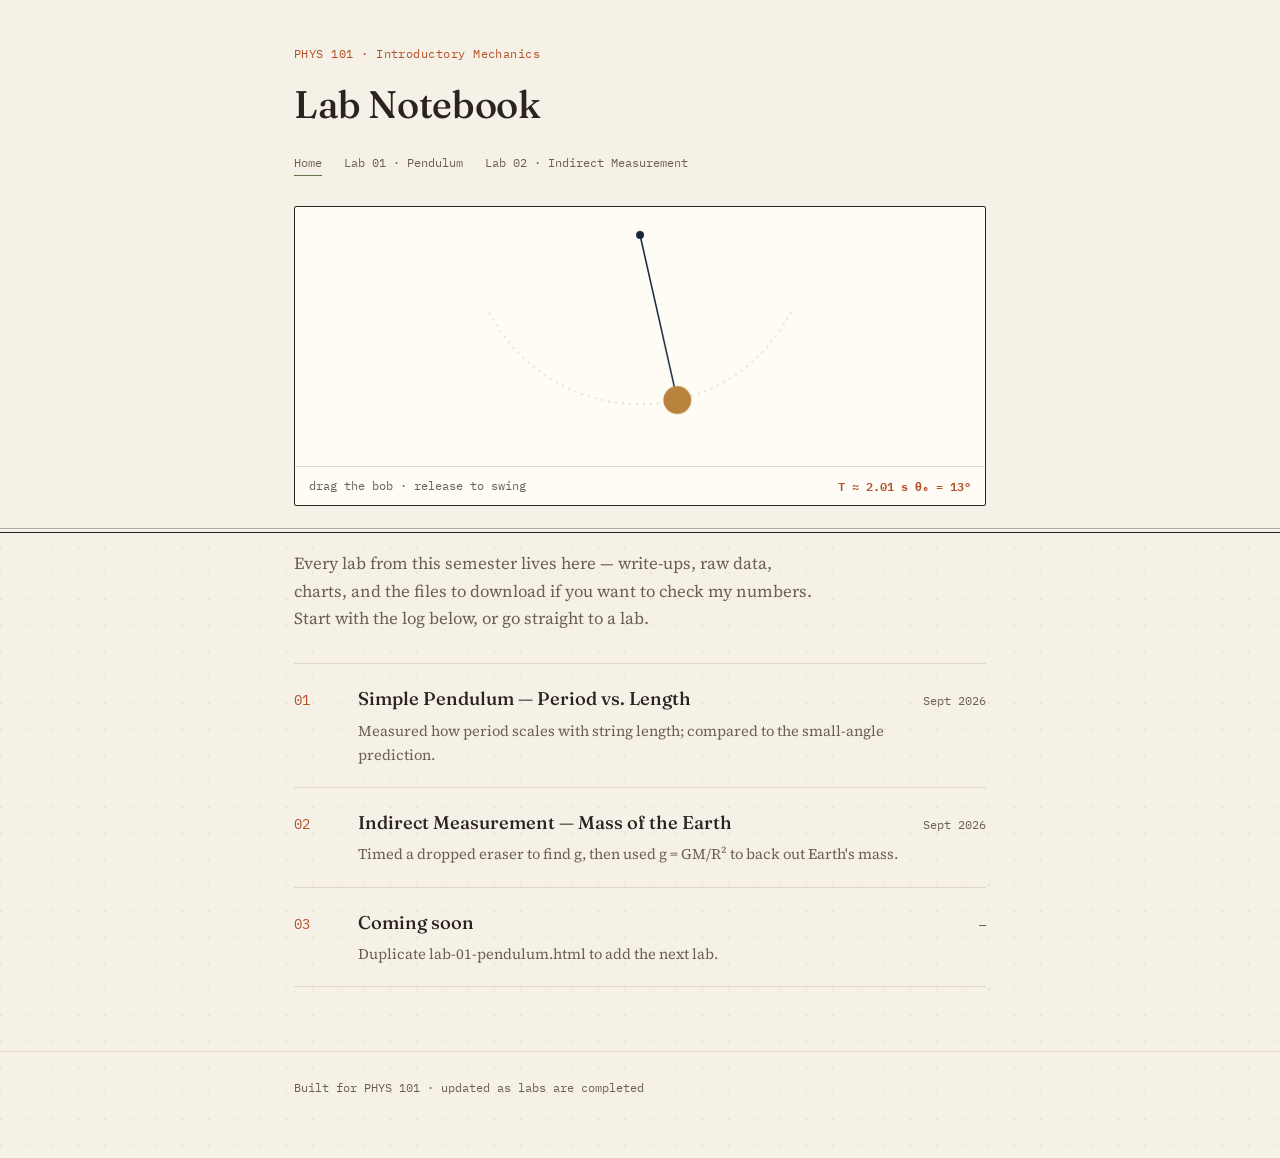
==== index.html @ 1f846ccc "Update index.html" ====
<!DOCTYPE html>
<html lang="en">
<head>
<meta charset="UTF-8" />
<meta name="viewport" content="width=device-width, initial-scale=1.0" />
<title>Physics Lab Notebook</title>
<link rel="preconnect" href="https://fonts.googleapis.com">
<link href="https://fonts.googleapis.com/css2?family=Fraunces:opsz,wght@9..144,500;9..144,600&family=Source+Serif+4:wght@400;500;600&family=IBM+Plex+Mono:wght@400;500&display=swap" rel="stylesheet">
<link rel="stylesheet" href="style.css" />
</head>
<body>

<header class="site-header">
  <div class="wrap">
    <p class="course">PHYS 101 &middot; Introductory Mechanics</p>
    <h1>Lab Notebook</h1>
    <nav class="site-nav">
      <a href="index.html">Home</a>
      <a href="lab-01-pendulum.html">Lab 01 &middot; Pendulum</a>
      <a href="lab-02-indirect-measurement.html">Lab 02 &middot; Indirect Measurement</a>
    </nav>

    <div class="hero-demo">
      <canvas id="heroPendulum" aria-label="Interactive pendulum simulation. Drag the bob to set an angle and release it to watch it swing." role="img"></canvas>
      <div class="hero-demo-bar">
        <span>drag the bob &middot; release to swing</span>
        <span class="readout" id="heroReadout">T &asymp; 1.60 s</span>
      </div>
    </div>
  </div>
</header>

<main class="wrap">
  <p class="intro">
    Every lab from this semester lives here — write-ups, raw data, charts, and
    the files to download if you want to check my numbers. Start with the log
    below, or go straight to a lab.
  </p>

  <ul class="lab-log">
    <li>
      <span class="num">01</span>
      <span>
        <a class="title" href="lab-01-pendulum.html">Simple Pendulum &mdash; Period vs. Length</a>
        <span class="summary">Measured how period scales with string length; compared to the small-angle prediction.</span>
      </span>
      <span class="date">Sept 2026</span>
    </li>
    <li>
      <span class="num">02</span>
      <span>
        <a class="title" href="lab-02-indirect-measurement.html">Indirect Measurement &mdash; Mass of the Earth</a>
        <span class="summary">Timed a dropped eraser to find g, then used g = GM/R&sup2; to back out Earth's mass.</span>
      </span>
      <span class="date">Sept 2026</span>
    </li>
    <li>
      <span class="num">03</span>
      <span>
        <a class="title" href="#">Coming soon</a>
        <span class="summary">Duplicate lab-01-pendulum.html to add the next lab.</span>
      </span>
      <span class="date">&mdash;</span>
    </li>
  </ul>
</main>

<footer>
  <div class="wrap">Built for PHYS 101 &middot; updated as labs are completed</div>
</footer>

<script src="script.js"></script>
<script>
  initPendulumDemo("heroPendulum", "heroReadout");
</script>
</body>
</html>
---- style.css ----
/* ============================================================
   Design tokens
   ============================================================ */
:root {
  --paper: #f6f1e6;
  --paper-line: #e2d7c2;
  --card: #fffcf5;
  --ink: #2a2320;
  --ink-soft: #6b5f52;
  --accent: #66784a;   /* avocado */
  --accent-2: #b3502a; /* chili / rust */
  --radius: 2px;
  --display: "Fraunces", "Source Serif 4", Georgia, serif;
  --serif: "Source Serif 4", Georgia, "Times New Roman", serif;
  --mono: "IBM Plex Mono", "SFMono-Regular", Consolas, monospace;
}

* { box-sizing: border-box; }

html { scroll-behavior: smooth; }

body {
  margin: 0;
  font-family: var(--serif);
  color: var(--ink);
  background-color: var(--paper);
  background-image:
    radial-gradient(circle at 1px 1px, rgba(42,35,32,0.06) 1px, transparent 0);
  background-size: 26px 26px;
  line-height: 1.65;
}

@media (prefers-reduced-motion: reduce) {
  html { scroll-behavior: auto; }
  * { transition: none !important; animation: none !important; }
}

a { color: var(--accent-2); }
a:hover { color: var(--ink); }
a:focus-visible, button:focus-visible {
  outline: 2px solid var(--accent);
  outline-offset: 2px;
}

.wrap {
  max-width: 740px;
  margin: 0 auto;
  padding: 0 24px;
}

/* ============================================================
   Header / masthead
   ============================================================ */
.site-header {
  background: var(--paper);
  border-bottom: 1px solid var(--ink);
  position: relative;
}

.site-header::after {
  content: "";
  position: absolute;
  left: 0; right: 0; bottom: 3px;
  height: 1px;
  background: var(--ink);
  opacity: 0.35;
}

.site-header .wrap {
  padding-top: 44px;
  padding-bottom: 26px;
}

.site-header .course {
  font-family: var(--mono);
  font-size: 0.72rem;
  color: var(--accent-2);
  letter-spacing: 0.04em;
  margin: 0 0 10px;
}

.site-header h1 {
  font-family: var(--display);
  font-size: 2.4rem;
  font-weight: 500;
  letter-spacing: -0.01em;
  margin: 0 0 16px;
}

.site-nav {
  display: flex;
  flex-wrap: wrap;
  gap: 2px 22px;
}

.site-nav a {
  font-family: var(--mono);
  font-size: 0.78rem;
  text-decoration: none;
  color: var(--ink-soft);
  border-bottom: 1px solid transparent;
  padding-bottom: 2px;
}

.site-nav a:hover { color: var(--ink); border-bottom-color: var(--accent-2); }

/* ============================================================
   Lab index (home page)
   ============================================================ */
.intro {
  max-width: 58ch;
  color: var(--ink-soft);
  font-size: 1.05rem;
}

.lab-log {
  list-style: none;
  margin: 30px 0;
  padding: 0;
  border-top: 1px solid var(--paper-line);
}

.lab-log li {
  display: grid;
  grid-template-columns: 3rem 1fr auto;
  gap: 16px;
  align-items: baseline;
  padding: 20px 0;
  border-bottom: 1px solid var(--paper-line);
}

.lab-log .num {
  font-family: var(--mono);
  color: var(--accent-2);
  font-size: 0.85rem;
}

.lab-log a.title {
  font-family: var(--display);
  text-decoration: none;
  color: var(--ink);
  font-size: 1.15rem;
  font-weight: 500;
  border-bottom: 1px solid transparent;
}

.lab-log a.title:hover { border-bottom-color: var(--ink); }

.lab-log .summary {
  display: block;
  font-size: 0.92rem;
  color: var(--ink-soft);
  margin-top: 4px;
}

.lab-log .date {
  font-family: var(--mono);
  font-size: 0.75rem;
  color: var(--ink-soft);
  white-space: nowrap;
}

@media (max-width: 560px) {
  .lab-log li { grid-template-columns: 2.2rem 1fr; }
  .lab-log .date { grid-column: 2; }
}

/* ============================================================
   Lab page
   ============================================================ */
.lab-meta {
  font-family: var(--mono);
  font-size: 0.78rem;
  color: var(--ink-soft);
  display: flex;
  flex-wrap: wrap;
  gap: 4px 22px;
  margin: 12px 0 0;
}

.lab-meta span b {
  color: var(--ink);
  font-weight: 600;
}

section { margin: 48px 0; }

h2 {
  font-family: var(--display);
  font-weight: 500;
  font-size: 1.4rem;
  margin: 0 0 14px;
  padding-bottom: 10px;
  border-bottom: 1px solid var(--ink);
}

.data-table-wrap { overflow-x: auto; }

table {
  border-collapse: collapse;
  width: 100%;
  font-family: var(--mono);
  font-size: 0.85rem;
  background: var(--card);
}

caption {
  text-align: left;
  font-family: var(--serif);
  font-style: italic;
  font-size: 0.92rem;
  color: var(--ink-soft);
  margin-bottom: 10px;
  caption-side: top;
}

th, td {
  border: 1px solid var(--paper-line);
  padding: 9px 12px;
  text-align: right;
}

th:first-child, td:first-child { text-align: left; }

thead th {
  background: var(--ink);
  color: var(--paper);
  font-weight: 500;
}

tbody tr:nth-child(even) { background: #f4efe4; }

.chart-box {
  background: var(--card);
  border: 1px solid var(--paper-line);
  border-radius: var(--radius);
  padding: 22px;
}

.downloads {
  display: flex;
  flex-wrap: wrap;
  gap: 12px;
}

.downloads a {
  font-family: var(--mono);
  font-size: 0.82rem;
  text-decoration: none;
  color: var(--ink);
  border: 1px solid var(--ink);
  border-radius: var(--radius);
  padding: 9px 14px;
  background: var(--card);
}

.downloads a:hover { background: var(--ink); color: var(--paper); }

.downloads a::before {
  content: "\2193  ";
  color: var(--accent-2);
}

/* ============================================================
   Interactive hero (pendulum demo)
   ============================================================ */
.hero-demo {
  margin-top: 30px;
  border: 1px solid var(--ink);
  background: var(--card);
  border-radius: var(--radius);
  overflow: hidden;
}

.hero-demo canvas {
  display: block;
  width: 100%;
  cursor: grab;
  touch-action: none;
}

.hero-demo canvas:active { cursor: grabbing; }

.hero-demo-bar {
  display: flex;
  justify-content: space-between;
  align-items: center;
  padding: 9px 14px;
  border-top: 1px solid var(--paper-line);
  font-family: var(--mono);
  font-size: 0.76rem;
  color: var(--ink-soft);
}

.hero-demo-bar .readout {
  color: var(--accent-2);
  font-weight: 600;
}

/* ============================================================
   Interactive controls (predictor, chart toggle)
   ============================================================ */
.predictor {
  background: var(--card);
  border: 1px solid var(--paper-line);
  border-radius: var(--radius);
  padding: 20px;
  display: flex;
  flex-wrap: wrap;
  align-items: center;
  gap: 14px;
  font-family: var(--mono);
  font-size: 0.88rem;
}

.predictor label { color: var(--ink-soft); }

.predictor input[type="number"] {
  font-family: var(--mono);
  font-size: 0.92rem;
  width: 7ch;
  padding: 6px 8px;
  border: 1px solid var(--ink);
  border-radius: var(--radius);
  background: var(--paper);
  color: var(--ink);
}

.predictor input[type="number"]:focus {
  outline: 2px solid var(--accent);
  outline-offset: 1px;
}

.predictor .result { color: var(--ink); }

.chart-toggle {
  display: flex;
  align-items: center;
  gap: 8px;
  font-family: var(--mono);
  font-size: 0.8rem;
  color: var(--ink-soft);
  margin-top: 14px;
}

.chart-toggle input { accent-color: var(--accent-2); }

/* ============================================================
   Build-your-own-toast â€” the order-ticket module
   ============================================================ */
.toast-game {
  display: grid;
  grid-template-columns: 1fr 210px;
  gap: 30px;
  align-items: start;
  background: var(--card);
  border: 1px solid var(--ink);
  border-radius: var(--radius);
  padding: 4px;
}

@media (max-width: 620px) {
  .toast-game { grid-template-columns: 1fr; }
  .toast-plate-col { order: -1; margin: 0 auto; }
}

.toast-sections { padding: 18px 6px 18px 20px; }

.toast-progress-row {
  display: flex;
  align-items: baseline;
  justify-content: space-between;
  gap: 12px;
  margin: 0 0 6px;
  padding-bottom: 14px;
  border-bottom: 1px dashed var(--paper-line);
}

.toast-progress {
  font-family: var(--mono);
  font-size: 0.75rem;
  color: var(--ink-soft);
  margin: 0;
  letter-spacing: 0.02em;
}

.toast-progress b { color: var(--accent-2); }

.toast-reset {
  font-family: var(--mono);
  font-size: 0.72rem;
  color: var(--ink-soft);
  background: none;
  border: none;
  padding: 2px 0;
  cursor: pointer;
  white-space: nowrap;
  border-bottom: 1px solid transparent;
  transition: color 0.15s ease, border-color 0.15s ease;
}

.toast-reset:hover {
  color: var(--ink);
  border-bottom-color: var(--ink);
}

.toast-sections { counter-reset: item; }

.accordion-item {
  border-bottom: 1px dashed var(--paper-line);
  counter-increment: item;
}
.accordion-item:last-child { border-bottom: none; }

.accordion-trigger {
  width: 100%;
  display: flex;
  align-items: baseline;
  gap: 14px;
  background: none;
  border: none;
  font-family: var(--display);
  font-size: 1.08rem;
  font-weight: 500;
  color: var(--ink);
  text-align: left;
  padding: 15px 4px;
  cursor: pointer;
}

.accordion-trigger .topping-icon {
  font-family: var(--mono);
  font-size: 0.75rem;
  font-weight: 400;
  color: var(--ink-soft);
  width: 1.6em;
  flex: none;
}

.accordion-trigger .topping-icon::before {
  content: counter(item, decimal-leading-zero);
}

.accordion-trigger .check {
  margin-left: auto;
  width: 7px;
  height: 7px;
  border-radius: 50%;
  background: var(--paper-line);
  flex: none;
  font-size: 0;
  line-height: 0;
  color: transparent;
  overflow: hidden;
}

.accordion-trigger[aria-expanded="true"] .check,
.accordion-trigger.done .check { background: var(--accent); }

.accordion-panel {
  max-height: 0;
  overflow: hidden;
  transition: max-height 0.35s ease;
}

.accordion-panel.open { max-height: 900px; }

.accordion-panel-inner {
  padding: 0 4px 22px 38px;
  color: var(--ink-soft);
}

.accordion-panel-inner p { margin-top: 0; }

.toast-plate-col {
  position: sticky;
  top: 16px;
  display: flex;
  flex-direction: column;
  align-items: center;
  gap: 12px;
  background: var(--paper);
  border: 1px solid var(--paper-line);
  border-radius: var(--radius);
  padding: 20px 16px 16px;
  margin: 14px 14px 14px 0;
}

.toast-plate-col svg { width: 170px; height: auto; }

.toast-stack {
  position: relative;
  width: 172px;
  aspect-ratio: 1 / 1;
}

.toast-plate {
  position: absolute;
  left: 50%;
  bottom: 2%;
  transform: translateX(-50%);
  width: 84%;
  height: 9%;
  background: var(--card);
  border: 2px solid var(--paper-line);
  border-radius: 50%;
}

.toast-img {
  position: absolute;
  height: auto;
  display: block;
}

.toast-stack svg.toast-layer {
  position: absolute;
  top: 0;
  left: 0;
  width: 100%;
  height: 100%;
}

.toast-img-bread { left: 2%; top: 8.4%; width: 96%; }
.toast-img-guac  { left: 1.8%; top: 19.2%; width: 96.4%; }
.toast-img-egg   { left: 18%; top: 25.2%; width: 64%; }

.toast-layer {
  opacity: 0;
  transform: translateY(6px) scale(0.9);
  transform-origin: center;
  transition: opacity 0.4s ease, transform 0.4s ease;
}

.toast-layer.show {
  opacity: 1;
  transform: translateY(0) scale(1);
}

.toast-plate-caption {
  font-family: var(--mono);
  font-size: 0.7rem;
  letter-spacing: 0.03em;
  color: var(--ink-soft);
  text-align: center;
}

.toast-plate-caption b { color: var(--ink); font-weight: 600; }

/* order-ticket notifications, receipt-style */
.toast-notifications {
  position: fixed;
  right: 18px;
  bottom: 18px;
  display: flex;
  flex-direction: column;
  gap: 8px;
  z-index: 100;
}

.toast-note {
  font-family: var(--mono);
  font-size: 0.8rem;
  line-height: 1.5;
  background: var(--card);
  color: var(--ink);
  padding: 12px 16px;
  border: 1px solid var(--ink);
  border-left: 3px solid var(--accent-2);
  border-radius: 0;
  box-shadow: 3px 3px 0 rgba(42,35,32,0.12);
  opacity: 0;
  transform: translateY(8px);
  transition: opacity 0.25s ease, transform 0.25s ease;
  max-width: 270px;
}

.toast-note b { color: var(--accent-2); font-weight: 600; }

.toast-note.show { opacity: 1; transform: translateY(0); }

footer {
  border-top: 1px solid var(--paper-line);
  margin-top: 64px;
  padding: 26px 0 60px;
  font-family: var(--mono);
  font-size: 0.75rem;
  color: var(--ink-soft);
}
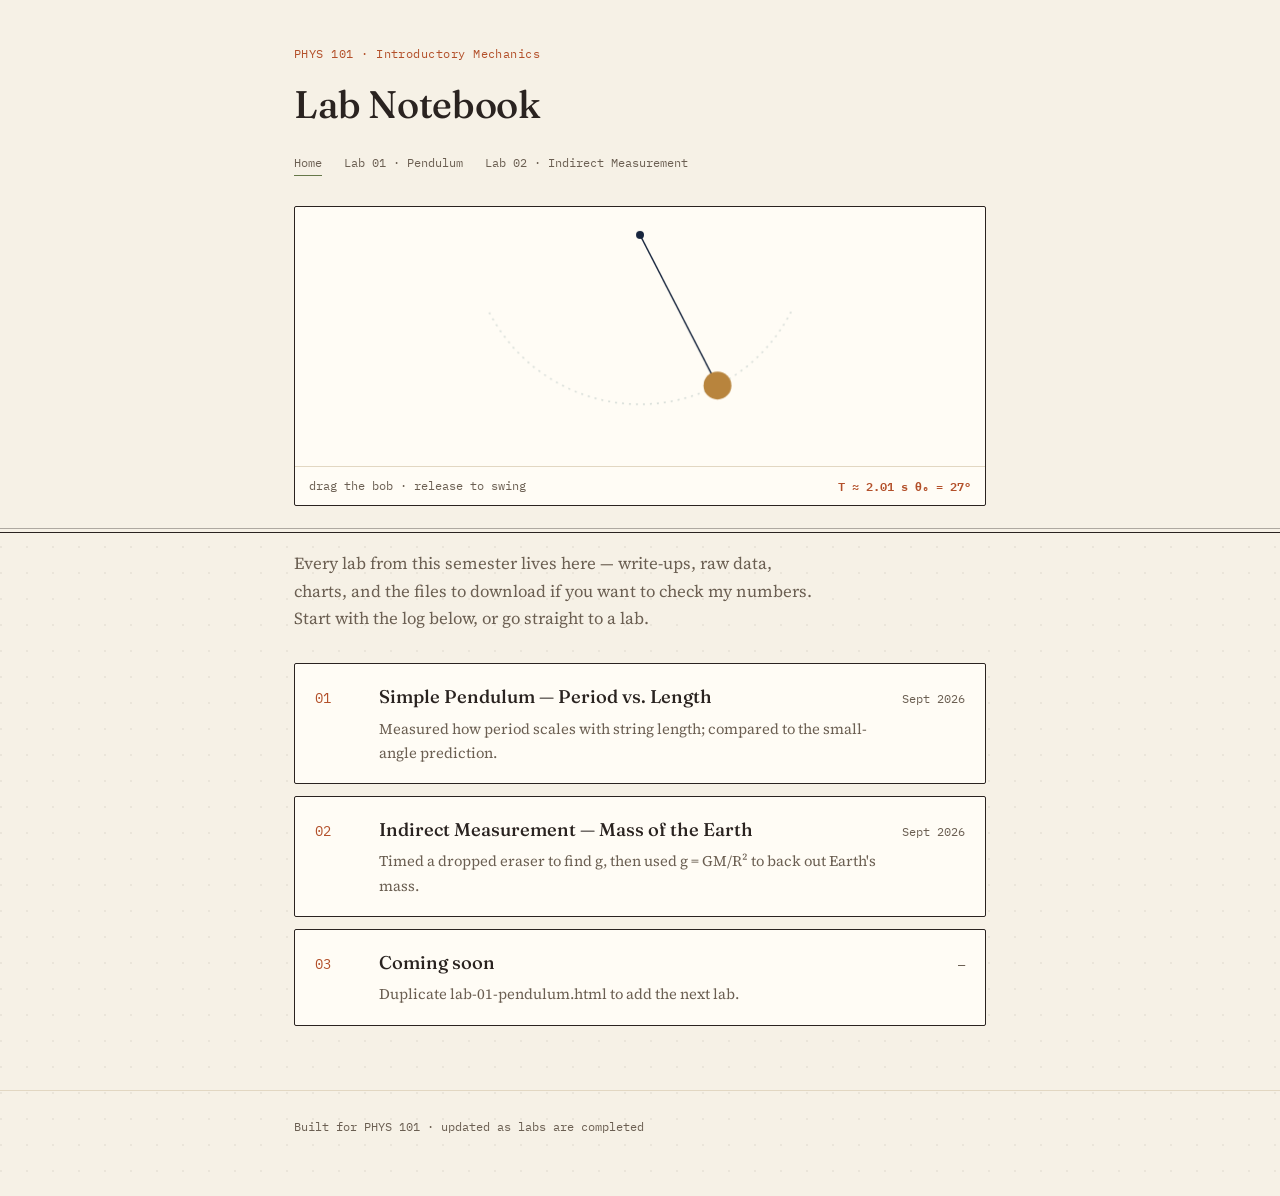
==== commit 1ea4ee75: "Update index.html" ====
--- a/index.html
+++ b/index.html
@@ -54,10 +54,10 @@
       </span>
       <span class="date">Sept 2026</span>
     </li>
-    <li>
+    <li class="is-soon">
       <span class="num">03</span>
       <span>
-        <a class="title" href="#">Coming soon</a>
+        <a class="title" href="#" tabindex="-1">Coming soon</a>
         <span class="summary">Duplicate lab-01-pendulum.html to add the next lab.</span>
       </span>
       <span class="date">&mdash;</span>
--- a/style.css
+++ b/style.css
@@ -117,23 +117,51 @@
   list-style: none;
   margin: 30px 0;
   padding: 0;
-  border-top: 1px solid var(--paper-line);
+  display: flex;
+  flex-direction: column;
+  gap: 12px;
 }
 
 .lab-log li {
+  position: relative;
   display: grid;
   grid-template-columns: 3rem 1fr auto;
   gap: 16px;
   align-items: baseline;
-  padding: 20px 0;
-  border-bottom: 1px solid var(--paper-line);
+  padding: 18px 20px;
+  border: 1px solid var(--ink);
+  border-radius: var(--radius);
+  background: var(--card);
+  transition: background-color 0.2s ease, color 0.15s ease,
+    border-color 0.2s ease;
+}
+
+.lab-log li:hover {
+  background: var(--accent);
+  border-color: var(--accent);
+}
+
+.lab-log li:active {
+  background: var(--accent-2);
+  border-color: var(--accent-2);
+}
+
+/* whole row is clickable â€” the title link stretches to fill it */
+.lab-log a.title::after {
+  content: "";
+  position: absolute;
+  inset: 0;
 }
 
 .lab-log .num {
   font-family: var(--mono);
   color: var(--accent-2);
   font-size: 0.85rem;
-}
+  transition: color 0.2s ease;
+}
+
+.lab-log li:hover .num,
+.lab-log li:active .num { color: var(--paper); }
 
 .lab-log a.title {
   font-family: var(--display);
@@ -141,23 +169,50 @@
   color: var(--ink);
   font-size: 1.15rem;
   font-weight: 500;
-  border-bottom: 1px solid transparent;
-}
-
-.lab-log a.title:hover { border-bottom-color: var(--ink); }
+  transition: color 0.2s ease;
+}
+
+.lab-log li:hover a.title,
+.lab-log li:active a.title { color: var(--paper); }
 
 .lab-log .summary {
   display: block;
   font-size: 0.92rem;
   color: var(--ink-soft);
   margin-top: 4px;
-}
+  transition: color 0.2s ease;
+}
+
+.lab-log li:hover .summary,
+.lab-log li:active .summary { color: var(--paper); opacity: 0.85; }
 
 .lab-log .date {
   font-family: var(--mono);
   font-size: 0.75rem;
   color: var(--ink-soft);
   white-space: nowrap;
+  transition: color 0.2s ease;
+}
+
+.lab-log li:hover .date,
+.lab-log li:active .date { color: var(--paper); opacity: 0.8; }
+
+/* the placeholder row stays flat and non-interactive */
+.lab-log li.is-soon {
+  cursor: default;
+}
+.lab-log li.is-soon a.title::after { pointer-events: none; }
+.lab-log li.is-soon:hover,
+.lab-log li.is-soon:active {
+  background: var(--card);
+  border-color: var(--paper-line);
+}
+.lab-log li.is-soon:hover .num,
+.lab-log li.is-soon:hover a.title,
+.lab-log li.is-soon:hover .summary,
+.lab-log li.is-soon:hover .date {
+  color: var(--ink-soft);
+  opacity: 1;
 }
 
 @media (max-width: 560px) {
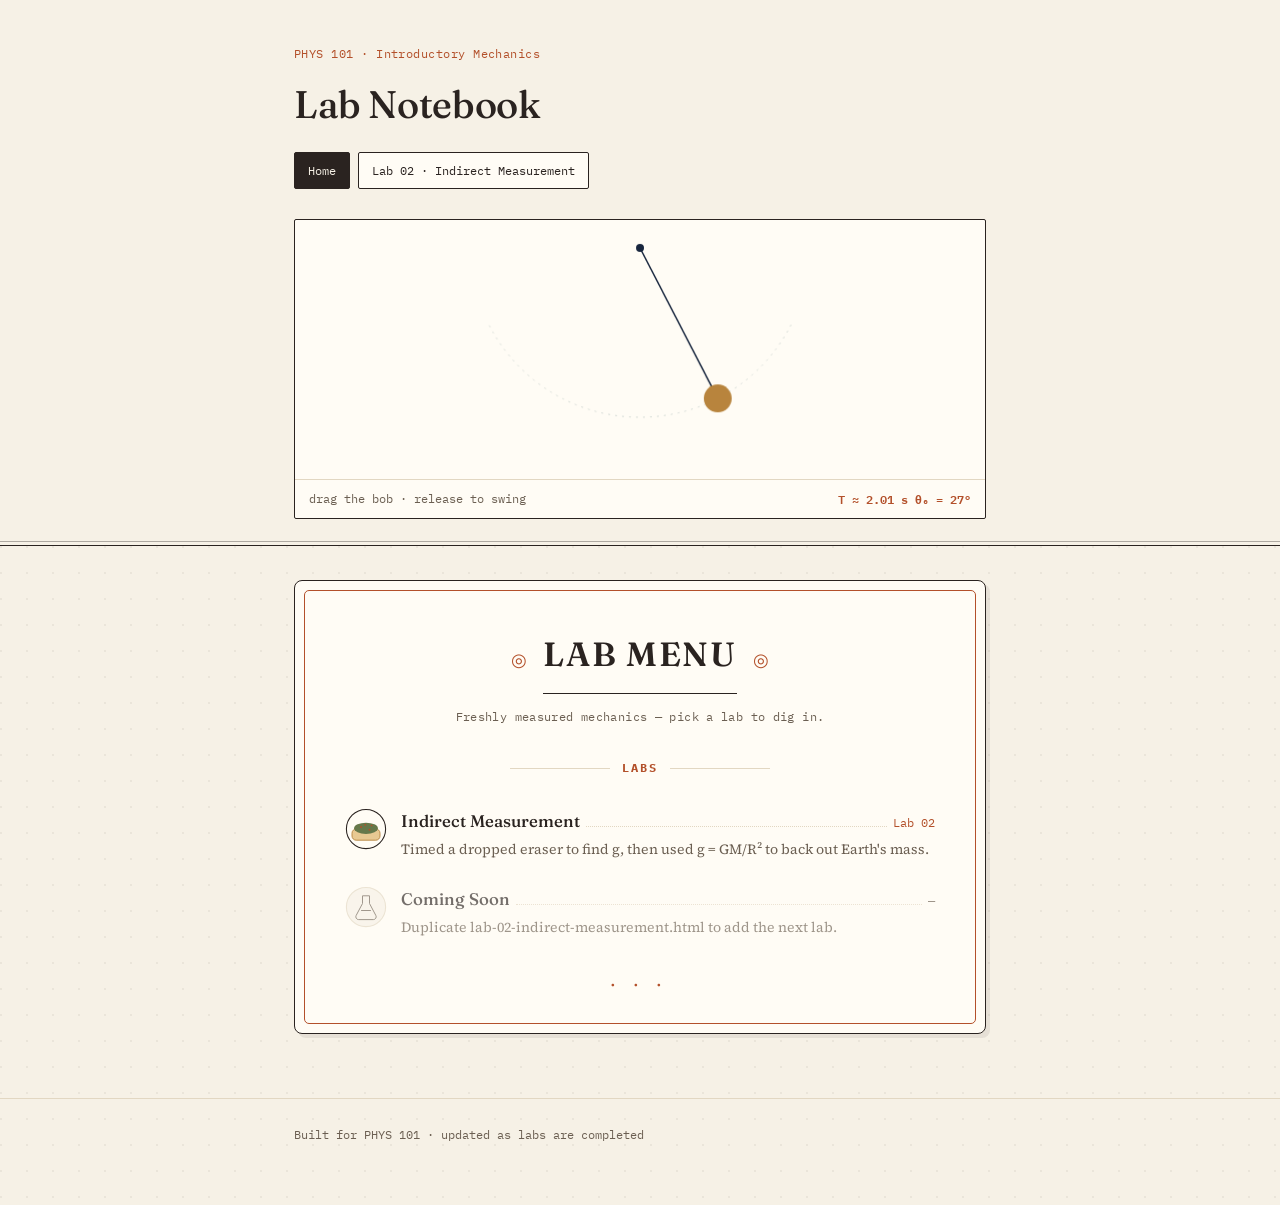
==== commit 9d2cb94e: "Update index.html" ====
--- a/index.html
+++ b/index.html
@@ -16,7 +16,6 @@
     <h1>Lab Notebook</h1>
     <nav class="site-nav">
       <a href="index.html">Home</a>
-      <a href="lab-01-pendulum.html">Lab 01 &middot; Pendulum</a>
       <a href="lab-02-indirect-measurement.html">Lab 02 &middot; Indirect Measurement</a>
     </nav>
 
@@ -31,38 +30,61 @@
 </header>
 
 <main class="wrap">
-  <p class="intro">
-    Every lab from this semester lives here — write-ups, raw data, charts, and
-    the files to download if you want to check my numbers. Start with the log
-    below, or go straight to a lab.
-  </p>
+  <div class="menu-card">
+    <div class="menu-card-inner">
 
-  <ul class="lab-log">
-    <li>
-      <span class="num">01</span>
-      <span>
-        <a class="title" href="lab-01-pendulum.html">Simple Pendulum &mdash; Period vs. Length</a>
-        <span class="summary">Measured how period scales with string length; compared to the small-angle prediction.</span>
-      </span>
-      <span class="date">Sept 2026</span>
-    </li>
-    <li>
-      <span class="num">02</span>
-      <span>
-        <a class="title" href="lab-02-indirect-measurement.html">Indirect Measurement &mdash; Mass of the Earth</a>
-        <span class="summary">Timed a dropped eraser to find g, then used g = GM/R&sup2; to back out Earth's mass.</span>
-      </span>
-      <span class="date">Sept 2026</span>
-    </li>
-    <li class="is-soon">
-      <span class="num">03</span>
-      <span>
-        <a class="title" href="#" tabindex="-1">Coming soon</a>
-        <span class="summary">Duplicate lab-01-pendulum.html to add the next lab.</span>
-      </span>
-      <span class="date">&mdash;</span>
-    </li>
-  </ul>
+      <div class="menu-heading">
+        <span class="menu-flourish" aria-hidden="true">&#9678;</span>
+        <h2>Lab Menu</h2>
+        <span class="menu-flourish" aria-hidden="true">&#9678;</span>
+      </div>
+      <p class="menu-tagline">Freshly measured mechanics &mdash; pick a lab to dig in.</p>
+
+      <h3 class="menu-section-title">Labs</h3>
+
+      <a class="menu-row" href="lab-02-indirect-measurement.html">
+        <span class="menu-row-icon" aria-hidden="true">
+          <svg viewBox="0 0 60 60" xmlns="http://www.w3.org/2000/svg">
+            <circle cx="30" cy="30" r="28" fill="var(--card)" stroke="var(--ink)" stroke-width="1.5"/>
+            <rect x="10" y="30" width="40" height="16" rx="6" fill="#e8c992" stroke="#b8843d" stroke-width="1.3"/>
+            <ellipse cx="30" cy="29" rx="17" ry="8" fill="var(--accent)"/>
+            <circle cx="23" cy="27" r="1.4" fill="var(--accent-2)"/>
+            <circle cx="35" cy="31" r="1.4" fill="var(--accent-2)"/>
+            <circle cx="29" cy="24" r="1.3" fill="var(--accent-2)"/>
+            <circle cx="38" cy="25" r="1.2" fill="var(--accent-2)"/>
+          </svg>
+        </span>
+        <span class="menu-row-body">
+          <span class="menu-row-head">
+            <span class="menu-row-title">Indirect Measurement</span>
+            <span class="menu-row-leader" aria-hidden="true"></span>
+            <span class="menu-row-tag">Lab 02</span>
+          </span>
+          <span class="menu-row-desc">Timed a dropped eraser to find g, then used g = GM/R&sup2; to back out Earth's mass.</span>
+        </span>
+      </a>
+
+      <div class="menu-row is-soon">
+        <span class="menu-row-icon" aria-hidden="true">
+          <svg viewBox="0 0 60 60" xmlns="http://www.w3.org/2000/svg">
+            <circle cx="30" cy="30" r="28" fill="var(--paper)" stroke="var(--paper-line)" stroke-width="1.5"/>
+            <path d="M25 14h10v11l9 17a4 4 0 01-3.5 6h-21a4 4 0 01-3.5-6l9-17z" fill="none" stroke="var(--ink-soft)" stroke-width="1.4"/>
+            <line x1="23" y1="35" x2="37" y2="35" stroke="var(--ink-soft)" stroke-width="1.4"/>
+          </svg>
+        </span>
+        <span class="menu-row-body">
+          <span class="menu-row-head">
+            <span class="menu-row-title">Coming Soon</span>
+            <span class="menu-row-leader" aria-hidden="true"></span>
+            <span class="menu-row-tag">&mdash;</span>
+          </span>
+          <span class="menu-row-desc">Duplicate lab-02-indirect-measurement.html to add the next lab.</span>
+        </span>
+      </div>
+
+      <div class="menu-divider" aria-hidden="true"><span>&bull; &bull; &bull;</span></div>
+    </div>
+  </div>
 </main>
 
 <footer>
--- a/style.css
+++ b/style.css
@@ -90,22 +90,42 @@
 .site-nav {
   display: flex;
   flex-wrap: wrap;
-  gap: 2px 22px;
+  gap: 8px;
 }
 
 .site-nav a {
   font-family: var(--mono);
   font-size: 0.78rem;
   text-decoration: none;
-  color: var(--ink-soft);
-  border-bottom: 1px solid transparent;
-  padding-bottom: 2px;
-}
-
-.site-nav a:hover { color: var(--ink); border-bottom-color: var(--accent-2); }
+  color: var(--ink);
+  border: 1px solid var(--ink);
+  border-radius: var(--radius);
+  padding: 7px 13px;
+  background: var(--card);
+  transition: background-color 0.2s ease, color 0.2s ease,
+    border-color 0.2s ease;
+}
+
+.site-nav a:hover {
+  background: var(--accent);
+  border-color: var(--accent);
+  color: var(--paper);
+}
+
+.site-nav a:active {
+  background: var(--accent-2);
+  border-color: var(--accent-2);
+  color: var(--paper);
+}
+
+.site-nav a.current {
+  background: var(--ink);
+  border-color: var(--ink);
+  color: var(--paper);
+}
 
 /* ============================================================
-   Lab index (home page)
+   Lab menu (home page)
    ============================================================ */
 .intro {
   max-width: 58ch;
@@ -113,111 +133,144 @@
   font-size: 1.05rem;
 }
 
-.lab-log {
-  list-style: none;
-  margin: 30px 0;
-  padding: 0;
-  display: flex;
-  flex-direction: column;
+.menu-card {
+  margin: 34px 0 60px;
+  background: var(--card);
+  border: 1px solid var(--ink);
+  border-radius: 8px;
+  padding: 9px;
+  box-shadow: 4px 4px 0 rgba(42, 35, 32, 0.08);
+}
+
+.menu-card-inner {
+  border: 1px solid var(--accent-2);
+  border-radius: 5px;
+  padding: 36px 32px 28px;
+}
+
+.menu-heading {
+  display: flex;
+  align-items: center;
+  justify-content: center;
+  gap: 16px;
+}
+
+.menu-heading h2 {
+  font-family: var(--display);
+  font-size: 2.1rem;
+  font-weight: 600;
+  letter-spacing: 0.05em;
+  text-transform: uppercase;
+  margin: 0;
+}
+
+.menu-flourish {
+  color: var(--accent-2);
+  font-size: 1.15rem;
+  line-height: 1;
+}
+
+.menu-tagline {
+  text-align: center;
+  font-family: var(--mono);
+  font-size: 0.78rem;
+  letter-spacing: 0.03em;
+  color: var(--ink-soft);
+  margin: 12px 0 0;
+}
+
+.menu-section-title {
+  display: flex;
+  align-items: center;
   gap: 12px;
-}
-
-.lab-log li {
-  position: relative;
-  display: grid;
-  grid-template-columns: 3rem 1fr auto;
-  gap: 16px;
+  justify-content: center;
+  font-family: var(--mono);
+  font-size: 0.74rem;
+  letter-spacing: 0.16em;
+  text-transform: uppercase;
+  color: var(--accent-2);
+  margin: 32px 0 18px;
+}
+
+.menu-section-title::before,
+.menu-section-title::after {
+  content: "";
+  flex: 1;
+  max-width: 100px;
+  height: 1px;
+  background: var(--paper-line);
+}
+
+.menu-row {
+  display: flex;
+  gap: 14px;
+  align-items: flex-start;
+  padding: 12px 8px;
+  text-decoration: none;
+  color: inherit;
+  border-radius: var(--radius);
+  transition: background-color 0.15s ease;
+}
+
+a.menu-row:hover { background: rgba(102, 120, 74, 0.1); }
+a.menu-row:active { background: rgba(179, 80, 42, 0.12); }
+
+.menu-row-icon { flex: none; }
+.menu-row-icon svg { width: 42px; height: 42px; display: block; }
+
+.menu-row-body { flex: 1; min-width: 0; }
+
+.menu-row-head {
+  display: flex;
   align-items: baseline;
-  padding: 18px 20px;
-  border: 1px solid var(--ink);
-  border-radius: var(--radius);
-  background: var(--card);
-  transition: background-color 0.2s ease, color 0.15s ease,
-    border-color 0.2s ease;
-}
-
-.lab-log li:hover {
-  background: var(--accent);
-  border-color: var(--accent);
-}
-
-.lab-log li:active {
-  background: var(--accent-2);
-  border-color: var(--accent-2);
-}
-
-/* whole row is clickable â€” the title link stretches to fill it */
-.lab-log a.title::after {
-  content: "";
-  position: absolute;
-  inset: 0;
-}
-
-.lab-log .num {
-  font-family: var(--mono);
+  gap: 6px;
+}
+
+.menu-row-title {
+  font-family: var(--display);
+  font-size: 1.05rem;
+  font-weight: 500;
+  color: var(--ink);
+  white-space: nowrap;
+}
+
+.menu-row-leader {
+  flex: 1;
+  border-bottom: 1px dotted var(--paper-line);
+  margin-bottom: 4px;
+}
+
+.menu-row-tag {
+  font-family: var(--mono);
+  font-size: 0.78rem;
   color: var(--accent-2);
-  font-size: 0.85rem;
-  transition: color 0.2s ease;
-}
-
-.lab-log li:hover .num,
-.lab-log li:active .num { color: var(--paper); }
-
-.lab-log a.title {
-  font-family: var(--display);
-  text-decoration: none;
-  color: var(--ink);
-  font-size: 1.15rem;
-  font-weight: 500;
-  transition: color 0.2s ease;
-}
-
-.lab-log li:hover a.title,
-.lab-log li:active a.title { color: var(--paper); }
-
-.lab-log .summary {
+  white-space: nowrap;
+}
+
+.menu-row-desc {
   display: block;
-  font-size: 0.92rem;
-  color: var(--ink-soft);
-  margin-top: 4px;
-  transition: color 0.2s ease;
-}
-
-.lab-log li:hover .summary,
-.lab-log li:active .summary { color: var(--paper); opacity: 0.85; }
-
-.lab-log .date {
-  font-family: var(--mono);
+  font-family: var(--serif);
+  font-size: 0.88rem;
+  color: var(--ink-soft);
+  margin-top: 3px;
+}
+
+.menu-row.is-soon { opacity: 0.65; }
+.menu-row.is-soon .menu-row-tag { color: var(--ink-soft); }
+
+.menu-divider {
+  text-align: center;
+  margin-top: 24px;
+  color: var(--paper-line);
+  letter-spacing: 8px;
   font-size: 0.75rem;
-  color: var(--ink-soft);
-  white-space: nowrap;
-  transition: color 0.2s ease;
-}
-
-.lab-log li:hover .date,
-.lab-log li:active .date { color: var(--paper); opacity: 0.8; }
-
-/* the placeholder row stays flat and non-interactive */
-.lab-log li.is-soon {
-  cursor: default;
-}
-.lab-log li.is-soon a.title::after { pointer-events: none; }
-.lab-log li.is-soon:hover,
-.lab-log li.is-soon:active {
-  background: var(--card);
-  border-color: var(--paper-line);
-}
-.lab-log li.is-soon:hover .num,
-.lab-log li.is-soon:hover a.title,
-.lab-log li.is-soon:hover .summary,
-.lab-log li.is-soon:hover .date {
-  color: var(--ink-soft);
-  opacity: 1;
-}
+}
+.menu-divider span { color: var(--accent-2); }
 
 @media (max-width: 560px) {
-  .lab-log li { grid-template-columns: 2.2rem 1fr; }
-  .lab-log .date { grid-column: 2; }
+  .menu-card-inner { padding: 28px 18px 22px; }
+  .menu-heading h2 { font-size: 1.7rem; }
+  .menu-row-title { white-space: normal; }
 }
 
 /* ============================================================
@@ -401,7 +454,7 @@
 .chart-toggle input { accent-color: var(--accent-2); }
 
 /* ============================================================
-   Build-your-own-toast â€” the order-ticket module
+   Build-your-own-toast — the order-ticket module
    ============================================================ */
 .toast-game {
   display: grid;
@@ -549,16 +602,22 @@
   aspect-ratio: 1 / 1;
 }
 
-.toast-plate {
+.plate-img {
   position: absolute;
-  left: 50%;
-  bottom: 2%;
-  transform: translateX(-50%);
-  width: 84%;
-  height: 9%;
-  background: var(--card);
-  border: 2px solid var(--paper-line);
-  border-radius: 50%;
+  inset: 0;
+  width: 100%;
+  height: 100%;
+  object-fit: contain;
+  display: block;
+}
+
+.toast-food {
+  position: absolute;
+  inset: 0;
+  width: 100%;
+  height: 100%;
+  transform: scale(0.58) translateY(-2%);
+  transform-origin: 50% 50%;
 }
 
 .toast-img {
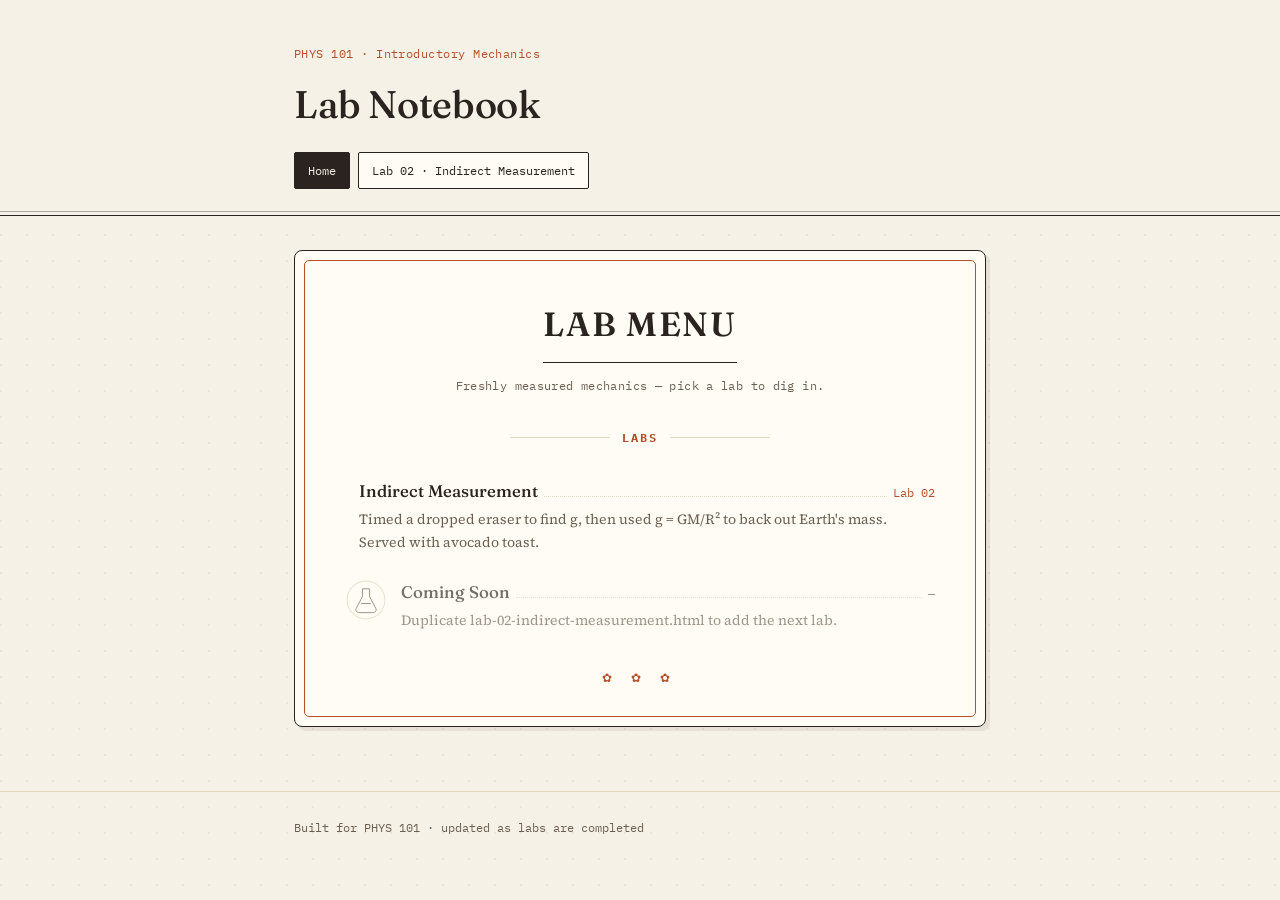
==== commit 7685359a: "Update index.html" ====
--- a/index.html
+++ b/index.html
@@ -5,7 +5,7 @@
 <meta name="viewport" content="width=device-width, initial-scale=1.0" />
 <title>Physics Lab Notebook</title>
 <link rel="preconnect" href="https://fonts.googleapis.com">
-<link href="https://fonts.googleapis.com/css2?family=Fraunces:opsz,wght@9..144,500;9..144,600&family=Source+Serif+4:wght@400;500;600&family=IBM+Plex+Mono:wght@400;500&display=swap" rel="stylesheet">
+<link href="https://fonts.googleapis.com/css2?family=Fraunces:opsz,wght@9..144,500;9..144,600&family=Source+Serif+4:wght@400;500;600&family=IBM+Plex+Mono:wght@400;500&family=Baloo+2:wght@500;600;700&family=Nunito:wght@400;600;700&display=swap" rel="stylesheet">
 <link rel="stylesheet" href="style.css" />
 </head>
 <body>
@@ -18,14 +18,6 @@
       <a href="index.html">Home</a>
       <a href="lab-02-indirect-measurement.html">Lab 02 &middot; Indirect Measurement</a>
     </nav>
-
-    <div class="hero-demo">
-      <canvas id="heroPendulum" aria-label="Interactive pendulum simulation. Drag the bob to set an angle and release it to watch it swing." role="img"></canvas>
-      <div class="hero-demo-bar">
-        <span>drag the bob &middot; release to swing</span>
-        <span class="readout" id="heroReadout">T &asymp; 1.60 s</span>
-      </div>
-    </div>
   </div>
 </header>
 
@@ -34,25 +26,57 @@
     <div class="menu-card-inner">
 
       <div class="menu-heading">
-        <span class="menu-flourish" aria-hidden="true">&#9678;</span>
+        <span class="menu-flourish" aria-hidden="true">
+          <svg viewBox="0 0 40 40" xmlns="http://www.w3.org/2000/svg">
+            <ellipse cx="20" cy="20" rx="16" ry="6.5" fill="none" stroke="currentColor" stroke-width="1.6" transform="rotate(-18 20 20)"/>
+            <ellipse cx="20" cy="20" rx="16" ry="6.5" fill="none" stroke="currentColor" stroke-width="1.6" transform="rotate(52 20 20)"/>
+            <circle cx="20" cy="20" r="2.6" fill="currentColor"/>
+          </svg>
+        </span>
         <h2>Lab Menu</h2>
-        <span class="menu-flourish" aria-hidden="true">&#9678;</span>
+        <span class="menu-flourish" aria-hidden="true">
+          <svg viewBox="0 0 40 40" xmlns="http://www.w3.org/2000/svg">
+            <ellipse cx="20" cy="20" rx="16" ry="6.5" fill="none" stroke="currentColor" stroke-width="1.6" transform="rotate(-18 20 20)"/>
+            <ellipse cx="20" cy="20" rx="16" ry="6.5" fill="none" stroke="currentColor" stroke-width="1.6" transform="rotate(52 20 20)"/>
+            <circle cx="20" cy="20" r="2.6" fill="currentColor"/>
+          </svg>
+        </span>
       </div>
       <p class="menu-tagline">Freshly measured mechanics &mdash; pick a lab to dig in.</p>
 
       <h3 class="menu-section-title">Labs</h3>
 
       <a class="menu-row" href="lab-02-indirect-measurement.html">
-        <span class="menu-row-icon" aria-hidden="true">
-          <svg viewBox="0 0 60 60" xmlns="http://www.w3.org/2000/svg">
-            <circle cx="30" cy="30" r="28" fill="var(--card)" stroke="var(--ink)" stroke-width="1.5"/>
-            <rect x="10" y="30" width="40" height="16" rx="6" fill="#e8c992" stroke="#b8843d" stroke-width="1.3"/>
-            <ellipse cx="30" cy="29" rx="17" ry="8" fill="var(--accent)"/>
-            <circle cx="23" cy="27" r="1.4" fill="var(--accent-2)"/>
-            <circle cx="35" cy="31" r="1.4" fill="var(--accent-2)"/>
-            <circle cx="29" cy="24" r="1.3" fill="var(--accent-2)"/>
-            <circle cx="38" cy="25" r="1.2" fill="var(--accent-2)"/>
-          </svg>
+        <span class="menu-dish-frame" aria-hidden="true">
+          <span class="toast-stack">
+            <img class="plate-img" src="images/plate.png" alt="" />
+            <span class="toast-food">
+              <img class="toast-img toast-img-bread" src="images/toast_layer.webp" alt="" />
+              <img class="toast-img toast-img-guac" src="images/guac_layer.webp" alt="" />
+              <img class="toast-img toast-img-egg" src="images/egg_layer.webp" alt="" />
+              <svg class="toast-img-chili" viewBox="0 0 500 500" xmlns="http://www.w3.org/2000/svg">
+                <g fill="#c23b1c">
+                  <rect x="256" y="152" width="8" height="5" rx="1.2" transform="rotate(20 260 154)"/>
+                  <rect x="257" y="349" width="8" height="5" rx="1.2" transform="rotate(-15 261 351)"/>
+                  <rect x="131" y="306" width="8" height="5" rx="1.2" transform="rotate(40 135 308)"/>
+                  <rect x="275" y="379" width="8" height="5" rx="1.2" transform="rotate(-25 279 381)"/>
+                  <rect x="189" y="316" width="7" height="5" rx="1.2" transform="rotate(10 192 318)"/>
+                  <rect x="165" y="278" width="8" height="5" rx="1.2" transform="rotate(-40 169 280)"/>
+                  <rect x="224" y="361" width="7" height="5" rx="1.2" transform="rotate(60 227 363)"/>
+                  <rect x="205" y="188" width="7" height="5" rx="1.2" transform="rotate(-10 208 190)"/>
+                </g>
+              </svg>
+              <svg class="toast-img-herbs" viewBox="0 0 500 500" xmlns="http://www.w3.org/2000/svg">
+                <g stroke="#3f7a3a" stroke-width="1.6" fill="#6bae4f">
+                  <path d="M90,222 q-16,-6 -18,-22 q16,3 20,16 q2,4 -2,6 Z"/>
+                  <path d="M58,244 q-16,2 -22,-12 q15,-5 22,6 q3,4 0,6 Z"/>
+                  <path d="M432,310 q16,-4 20,-20 q-16,1 -21,14 q-2,4 1,6 Z"/>
+                  <path d="M440,330 q15,4 23,-8 q-14,-7 -22,3 q-3,3 -1,5 Z"/>
+                  <path d="M206,362 q-4,15 -20,19 q-2,-16 11,-22 q4,-2 9,3 Z"/>
+                </g>
+              </svg>
+            </span>
+          </span>
         </span>
         <span class="menu-row-body">
           <span class="menu-row-head">
@@ -60,14 +84,14 @@
             <span class="menu-row-leader" aria-hidden="true"></span>
             <span class="menu-row-tag">Lab 02</span>
           </span>
-          <span class="menu-row-desc">Timed a dropped eraser to find g, then used g = GM/R&sup2; to back out Earth's mass.</span>
+          <span class="menu-row-desc">Timed a dropped eraser to find g, then used g = GM/R&sup2; to back out Earth's mass. Served with avocado toast.</span>
         </span>
       </a>
 
       <div class="menu-row is-soon">
         <span class="menu-row-icon" aria-hidden="true">
           <svg viewBox="0 0 60 60" xmlns="http://www.w3.org/2000/svg">
-            <circle cx="30" cy="30" r="28" fill="var(--paper)" stroke="var(--paper-line)" stroke-width="1.5"/>
+            <circle cx="30" cy="30" r="27" fill="var(--card)" stroke="var(--paper-line)" stroke-width="1.5"/>
             <path d="M25 14h10v11l9 17a4 4 0 01-3.5 6h-21a4 4 0 01-3.5-6l9-17z" fill="none" stroke="var(--ink-soft)" stroke-width="1.4"/>
             <line x1="23" y1="35" x2="37" y2="35" stroke="var(--ink-soft)" stroke-width="1.4"/>
           </svg>
@@ -82,7 +106,7 @@
         </span>
       </div>
 
-      <div class="menu-divider" aria-hidden="true"><span>&bull; &bull; &bull;</span></div>
+      <div class="menu-divider" aria-hidden="true"><span>&#10047; &#10047; &#10047;</span></div>
     </div>
   </div>
 </main>
@@ -92,8 +116,5 @@
 </footer>
 
 <script src="script.js"></script>
-<script>
-  initPendulumDemo("heroPendulum", "heroReadout");
-</script>
 </body>
 </html>
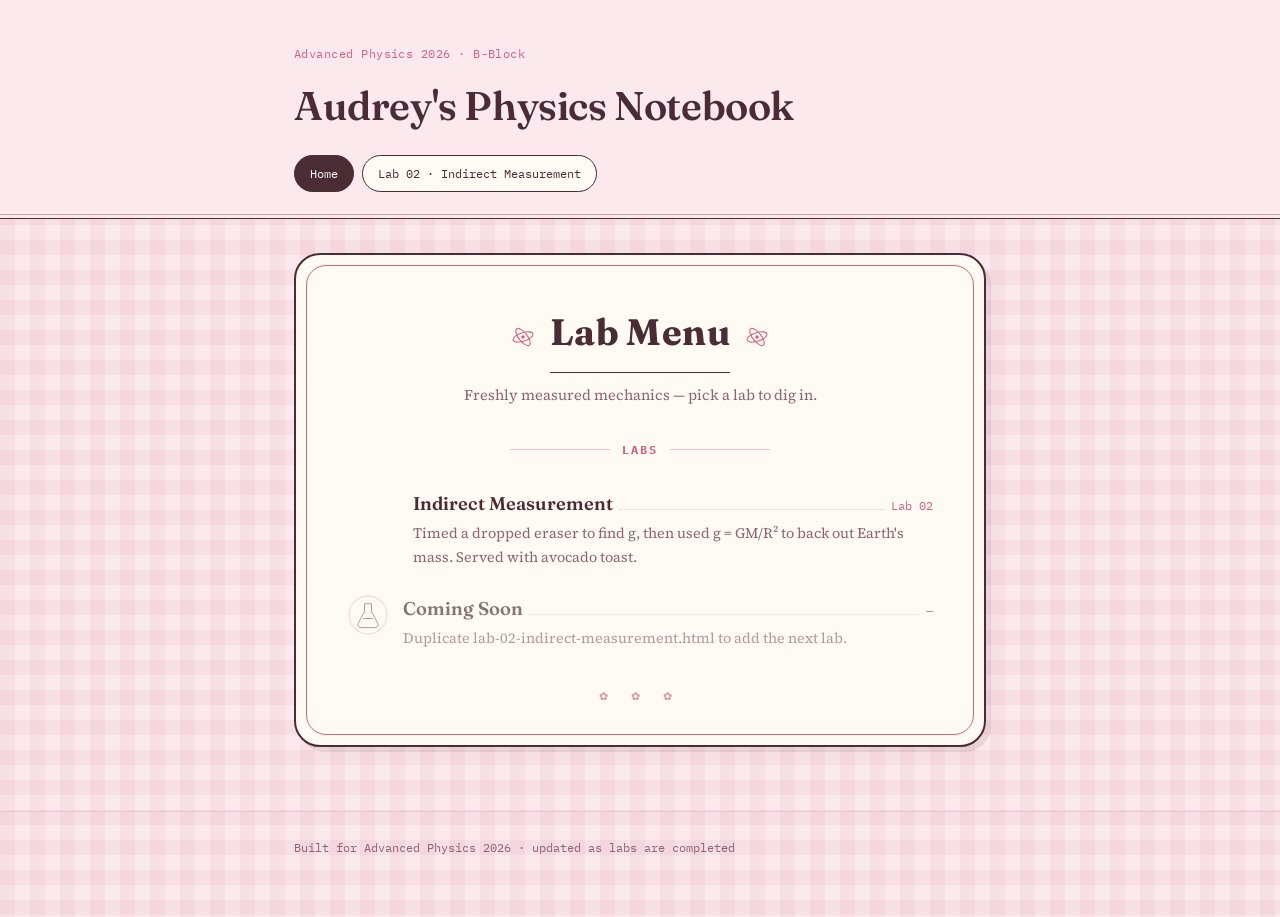
==== commit 015c67e8: "Update index.html" ====
--- a/index.html
+++ b/index.html
@@ -3,7 +3,7 @@
 <head>
 <meta charset="UTF-8" />
 <meta name="viewport" content="width=device-width, initial-scale=1.0" />
-<title>Physics Lab Notebook</title>
+<title>Audrey's Physics Notebook</title>
 <link rel="preconnect" href="https://fonts.googleapis.com">
 <link href="https://fonts.googleapis.com/css2?family=Fraunces:opsz,wght@9..144,500;9..144,600&family=Source+Serif+4:wght@400;500;600&family=IBM+Plex+Mono:wght@400;500&family=Baloo+2:wght@500;600;700&family=Nunito:wght@400;600;700&display=swap" rel="stylesheet">
 <link rel="stylesheet" href="style.css" />
@@ -12,8 +12,8 @@
 
 <header class="site-header">
   <div class="wrap">
-    <p class="course">PHYS 101 &middot; Introductory Mechanics</p>
-    <h1>Lab Notebook</h1>
+    <p class="course">Advanced Physics 2026 &middot; B-Block</p>
+    <h1>Audrey's Physics Notebook</h1>
     <nav class="site-nav">
       <a href="index.html">Home</a>
       <a href="lab-02-indirect-measurement.html">Lab 02 &middot; Indirect Measurement</a>
@@ -48,35 +48,7 @@
 
       <a class="menu-row" href="lab-02-indirect-measurement.html">
         <span class="menu-dish-frame" aria-hidden="true">
-          <span class="toast-stack">
-            <img class="plate-img" src="images/plate.png" alt="" />
-            <span class="toast-food">
-              <img class="toast-img toast-img-bread" src="images/toast_layer.webp" alt="" />
-              <img class="toast-img toast-img-guac" src="images/guac_layer.webp" alt="" />
-              <img class="toast-img toast-img-egg" src="images/egg_layer.webp" alt="" />
-              <svg class="toast-img-chili" viewBox="0 0 500 500" xmlns="http://www.w3.org/2000/svg">
-                <g fill="#c23b1c">
-                  <rect x="256" y="152" width="8" height="5" rx="1.2" transform="rotate(20 260 154)"/>
-                  <rect x="257" y="349" width="8" height="5" rx="1.2" transform="rotate(-15 261 351)"/>
-                  <rect x="131" y="306" width="8" height="5" rx="1.2" transform="rotate(40 135 308)"/>
-                  <rect x="275" y="379" width="8" height="5" rx="1.2" transform="rotate(-25 279 381)"/>
-                  <rect x="189" y="316" width="7" height="5" rx="1.2" transform="rotate(10 192 318)"/>
-                  <rect x="165" y="278" width="8" height="5" rx="1.2" transform="rotate(-40 169 280)"/>
-                  <rect x="224" y="361" width="7" height="5" rx="1.2" transform="rotate(60 227 363)"/>
-                  <rect x="205" y="188" width="7" height="5" rx="1.2" transform="rotate(-10 208 190)"/>
-                </g>
-              </svg>
-              <svg class="toast-img-herbs" viewBox="0 0 500 500" xmlns="http://www.w3.org/2000/svg">
-                <g stroke="#3f7a3a" stroke-width="1.6" fill="#6bae4f">
-                  <path d="M90,222 q-16,-6 -18,-22 q16,3 20,16 q2,4 -2,6 Z"/>
-                  <path d="M58,244 q-16,2 -22,-12 q15,-5 22,6 q3,4 0,6 Z"/>
-                  <path d="M432,310 q16,-4 20,-20 q-16,1 -21,14 q-2,4 1,6 Z"/>
-                  <path d="M440,330 q15,4 23,-8 q-14,-7 -22,3 q-3,3 -1,5 Z"/>
-                  <path d="M206,362 q-4,15 -20,19 q-2,-16 11,-22 q4,-2 9,3 Z"/>
-                </g>
-              </svg>
-            </span>
-          </span>
+          <img class="menu-dish-img" src="images/avocado-toast.png" alt="" />
         </span>
         <span class="menu-row-body">
           <span class="menu-row-head">
@@ -112,7 +84,7 @@
 </main>
 
 <footer>
-  <div class="wrap">Built for PHYS 101 &middot; updated as labs are completed</div>
+  <div class="wrap">Built for Advanced Physics 2026 &middot; updated as labs are completed</div>
 </footer>
 
 <script src="script.js"></script>
--- a/style.css
+++ b/style.css
@@ -2,16 +2,19 @@
    Design tokens
    ============================================================ */
 :root {
-  --paper: #f6f1e6;
-  --paper-line: #e2d7c2;
-  --card: #fffcf5;
-  --ink: #2a2320;
-  --ink-soft: #6b5f52;
+  --paper: #fbe9ee;
+  --paper-line: #eec3d1;
+  --card: #fffaf4;
+  --ink: #4a2c34;
+  --ink-soft: #8a6470;
   --accent: #66784a;   /* avocado */
-  --accent-2: #b3502a; /* chili / rust */
-  --radius: 2px;
+  --accent-2: #d1637e; /* berry / cafe pink */
+  --accent-3: #c9903a; /* toasty caramel, used sparingly */
+  --radius: 14px;
   --display: "Fraunces", "Source Serif 4", Georgia, serif;
+  --display-cute: "Baloo 2", var(--display);
   --serif: "Source Serif 4", Georgia, "Times New Roman", serif;
+  --cute: "Nunito", var(--serif);
   --mono: "IBM Plex Mono", "SFMono-Regular", Consolas, monospace;
 }
 
@@ -25,8 +28,9 @@
   color: var(--ink);
   background-color: var(--paper);
   background-image:
-    radial-gradient(circle at 1px 1px, rgba(42,35,32,0.06) 1px, transparent 0);
-  background-size: 26px 26px;
+    linear-gradient(90deg, rgba(198,93,120,0.07) 50%, transparent 50%),
+    linear-gradient(rgba(198,93,120,0.07) 50%, transparent 50%);
+  background-size: 30px 30px;
   line-height: 1.65;
 }
 
@@ -80,11 +84,12 @@
 }
 
 .site-header h1 {
-  font-family: var(--display);
-  font-size: 2.4rem;
-  font-weight: 500;
+  font-family: var(--display-cute);
+  font-size: 2.5rem;
+  font-weight: 600;
   letter-spacing: -0.01em;
   margin: 0 0 16px;
+  color: var(--ink);
 }
 
 .site-nav {
@@ -98,30 +103,30 @@
   font-size: 0.78rem;
   text-decoration: none;
   color: var(--ink);
-  border: 1px solid var(--ink);
-  border-radius: var(--radius);
-  padding: 7px 13px;
+  border: 1.5px solid var(--ink);
+  border-radius: 999px;
+  padding: 7px 15px;
   background: var(--card);
   transition: background-color 0.2s ease, color 0.2s ease,
     border-color 0.2s ease;
 }
 
 .site-nav a:hover {
+  background: var(--accent-2);
+  border-color: var(--accent-2);
+  color: var(--card);
+}
+
+.site-nav a:active {
   background: var(--accent);
   border-color: var(--accent);
-  color: var(--paper);
-}
-
-.site-nav a:active {
-  background: var(--accent-2);
-  border-color: var(--accent-2);
-  color: var(--paper);
+  color: var(--card);
 }
 
 .site-nav a.current {
   background: var(--ink);
   border-color: var(--ink);
-  color: var(--paper);
+  color: var(--card);
 }
 
 /* ============================================================
@@ -136,15 +141,15 @@
 .menu-card {
   margin: 34px 0 60px;
   background: var(--card);
-  border: 1px solid var(--ink);
-  border-radius: 8px;
-  padding: 9px;
-  box-shadow: 4px 4px 0 rgba(42, 35, 32, 0.08);
+  border: 2px solid var(--ink);
+  border-radius: 26px;
+  padding: 10px;
+  box-shadow: 5px 5px 0 rgba(74, 44, 52, 0.1);
 }
 
 .menu-card-inner {
-  border: 1px solid var(--accent-2);
-  border-radius: 5px;
+  border: 1.5px solid var(--accent-2);
+  border-radius: 20px;
   padding: 36px 32px 28px;
 }
 
@@ -152,31 +157,31 @@
   display: flex;
   align-items: center;
   justify-content: center;
-  gap: 16px;
+  gap: 14px;
 }
 
 .menu-heading h2 {
-  font-family: var(--display);
-  font-size: 2.1rem;
-  font-weight: 600;
-  letter-spacing: 0.05em;
-  text-transform: uppercase;
+  font-family: var(--display-cute);
+  font-size: 2.3rem;
+  font-weight: 700;
+  letter-spacing: 0.01em;
   margin: 0;
+  color: var(--ink);
 }
 
 .menu-flourish {
   color: var(--accent-2);
-  font-size: 1.15rem;
   line-height: 1;
 }
+
+.menu-flourish svg { width: 26px; height: 26px; display: block; }
 
 .menu-tagline {
   text-align: center;
-  font-family: var(--mono);
-  font-size: 0.78rem;
-  letter-spacing: 0.03em;
-  color: var(--ink-soft);
-  margin: 12px 0 0;
+  font-family: var(--cute);
+  font-size: 0.92rem;
+  color: var(--ink-soft);
+  margin: 10px 0 0;
 }
 
 .menu-section-title {
@@ -212,12 +217,33 @@
   transition: background-color 0.15s ease;
 }
 
-a.menu-row:hover { background: rgba(102, 120, 74, 0.1); }
-a.menu-row:active { background: rgba(179, 80, 42, 0.12); }
+a.menu-row:hover { background: rgba(209, 99, 126, 0.1); }
+a.menu-row:active { background: rgba(102, 120, 74, 0.12); }
 
 .menu-row-icon { flex: none; }
 .menu-row-icon svg { width: 42px; height: 42px; display: block; }
 
+.menu-dish-frame {
+  flex: none;
+  display: block;
+  width: 52px;
+}
+
+.menu-dish-frame .toast-stack {
+  width: 52px;
+  border-radius: 50%;
+  overflow: hidden;
+  box-shadow: 0 0 0 1.5px var(--paper-line);
+}
+
+.menu-dish-frame .toast-food svg {
+  position: absolute;
+  top: 0;
+  left: 0;
+  width: 100%;
+  height: 100%;
+}
+
 .menu-row-body { flex: 1; min-width: 0; }
 
 .menu-row-head {
@@ -227,9 +253,9 @@
 }
 
 .menu-row-title {
-  font-family: var(--display);
-  font-size: 1.05rem;
-  font-weight: 500;
+  font-family: var(--display-cute);
+  font-size: 1.15rem;
+  font-weight: 600;
   color: var(--ink);
   white-space: nowrap;
 }
@@ -249,8 +275,8 @@
 
 .menu-row-desc {
   display: block;
-  font-family: var(--serif);
-  font-size: 0.88rem;
+  font-family: var(--cute);
+  font-size: 0.9rem;
   color: var(--ink-soft);
   margin-top: 3px;
 }
@@ -261,11 +287,10 @@
 .menu-divider {
   text-align: center;
   margin-top: 24px;
-  color: var(--paper-line);
-  letter-spacing: 8px;
-  font-size: 0.75rem;
-}
-.menu-divider span { color: var(--accent-2); }
+  letter-spacing: 10px;
+  font-size: 0.7rem;
+}
+.menu-divider span { color: var(--accent-2); opacity: 0.7; }
 
 @media (max-width: 560px) {
   .menu-card-inner { padding: 28px 18px 22px; }
@@ -367,42 +392,6 @@
 .downloads a::before {
   content: "\2193  ";
   color: var(--accent-2);
-}
-
-/* ============================================================
-   Interactive hero (pendulum demo)
-   ============================================================ */
-.hero-demo {
-  margin-top: 30px;
-  border: 1px solid var(--ink);
-  background: var(--card);
-  border-radius: var(--radius);
-  overflow: hidden;
-}
-
-.hero-demo canvas {
-  display: block;
-  width: 100%;
-  cursor: grab;
-  touch-action: none;
-}
-
-.hero-demo canvas:active { cursor: grabbing; }
-
-.hero-demo-bar {
-  display: flex;
-  justify-content: space-between;
-  align-items: center;
-  padding: 9px 14px;
-  border-top: 1px solid var(--paper-line);
-  font-family: var(--mono);
-  font-size: 0.76rem;
-  color: var(--ink-soft);
-}
-
-.hero-demo-bar .readout {
-  color: var(--accent-2);
-  font-weight: 600;
 }
 
 /* ============================================================
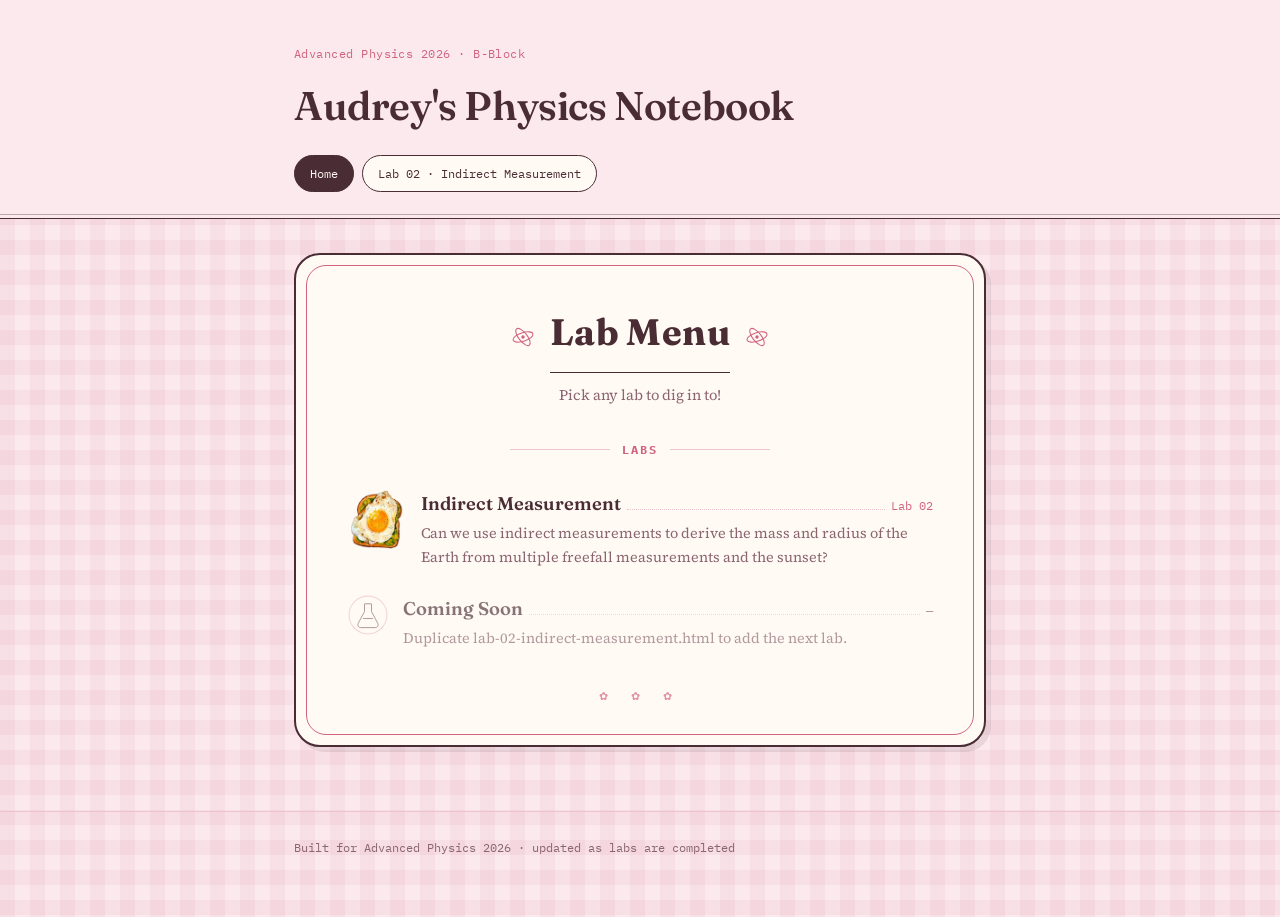
==== commit 20065f12: "Update index.html" ====
--- a/index.html
+++ b/index.html
@@ -42,7 +42,7 @@
           </svg>
         </span>
       </div>
-      <p class="menu-tagline">Freshly measured mechanics &mdash; pick a lab to dig in.</p>
+      <p class="menu-tagline">Pick any lab to dig in to!</p>
 
       <h3 class="menu-section-title">Labs</h3>
 
@@ -56,7 +56,7 @@
             <span class="menu-row-leader" aria-hidden="true"></span>
             <span class="menu-row-tag">Lab 02</span>
           </span>
-          <span class="menu-row-desc">Timed a dropped eraser to find g, then used g = GM/R&sup2; to back out Earth's mass. Served with avocado toast.</span>
+          <span class="menu-row-desc">Can we use indirect measurements to derive the mass and radius of the Earth from multiple freefall measurements and the sunset?</span>
         </span>
       </a>
 
--- a/style.css
+++ b/style.css
@@ -225,23 +225,18 @@
 
 .menu-dish-frame {
   flex: none;
-  display: block;
-  width: 52px;
-}
-
-.menu-dish-frame .toast-stack {
-  width: 52px;
-  border-radius: 50%;
-  overflow: hidden;
-  box-shadow: 0 0 0 1.5px var(--paper-line);
-}
-
-.menu-dish-frame .toast-food svg {
-  position: absolute;
-  top: 0;
-  left: 0;
+  width: 60px;
+  height: 60px;
+  display: flex;
+  align-items: center;
+  justify-content: center;
+}
+
+.menu-dish-img {
   width: 100%;
   height: 100%;
+  object-fit: contain;
+  display: block;
 }
 
 .menu-row-body { flex: 1; min-width: 0; }
@@ -624,8 +619,8 @@
 }
 
 .toast-img-bread { left: 2%; top: 8.4%; width: 96%; }
-.toast-img-guac  { left: 1.8%; top: 19.2%; width: 96.4%; }
-.toast-img-egg   { left: 18%; top: 25.2%; width: 64%; }
+.toast-img-guac  { left: -2%; top: 21%; width: 104%; }
+.toast-img-egg   { left: 10%; top: 22%; width: 80%; }
 
 .toast-layer {
   opacity: 0;
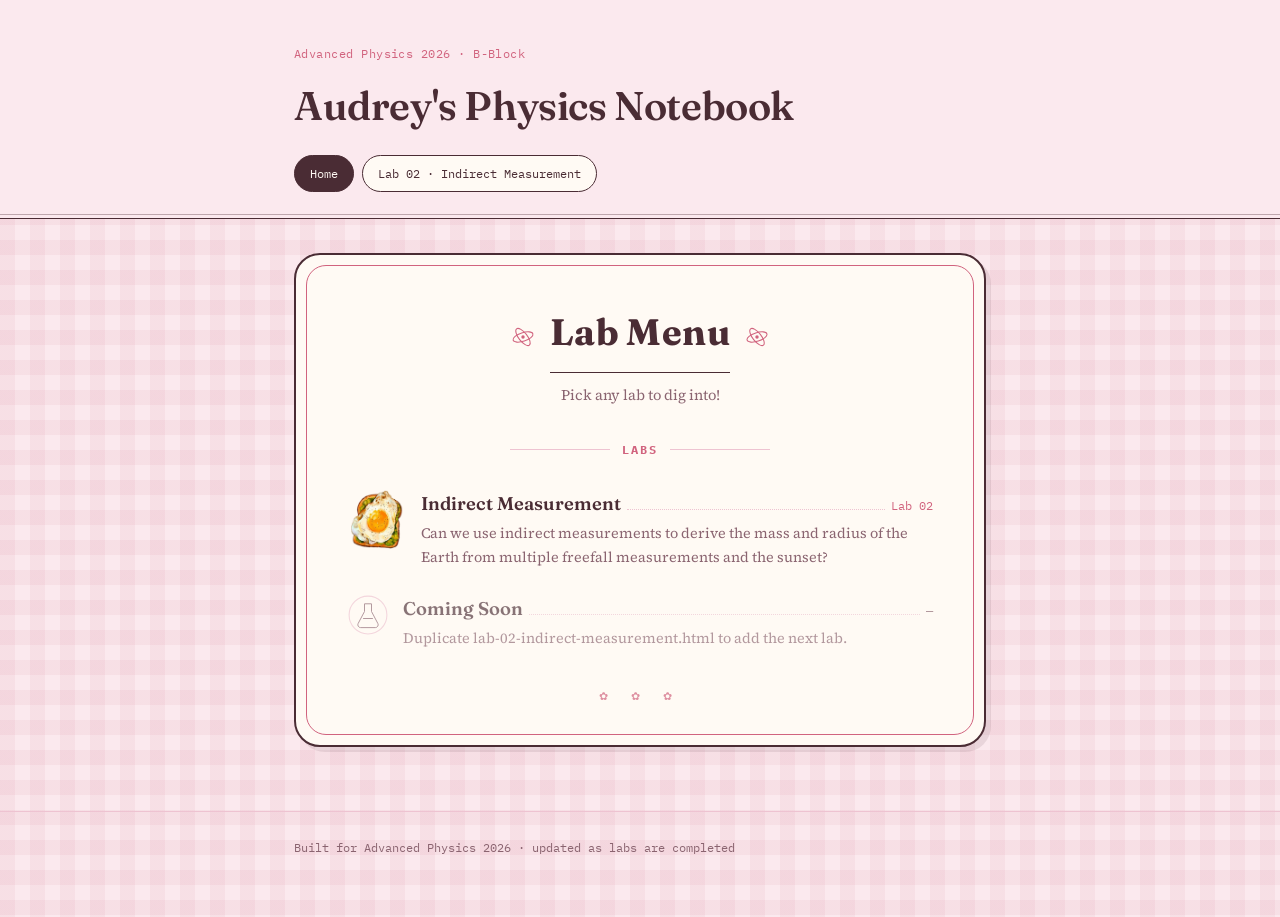
==== commit a9f42855: "Update index.html" ====
--- a/index.html
+++ b/index.html
@@ -42,7 +42,7 @@
           </svg>
         </span>
       </div>
-      <p class="menu-tagline">Pick any lab to dig in to!</p>
+      <p class="menu-tagline">Pick any lab to dig into!</p>
 
       <h3 class="menu-section-title">Labs</h3>
 
--- a/style.css
+++ b/style.css
@@ -481,19 +481,27 @@
 .toast-reset {
   font-family: var(--mono);
   font-size: 0.72rem;
-  color: var(--ink-soft);
-  background: none;
-  border: none;
-  padding: 2px 0;
+  color: var(--ink);
+  background: var(--card);
+  border: 1.5px solid var(--ink);
+  border-radius: 999px;
+  padding: 6px 14px;
   cursor: pointer;
   white-space: nowrap;
-  border-bottom: 1px solid transparent;
-  transition: color 0.15s ease, border-color 0.15s ease;
+  transition: background-color 0.15s ease, color 0.15s ease,
+    border-color 0.15s ease;
 }
 
 .toast-reset:hover {
-  color: var(--ink);
-  border-bottom-color: var(--ink);
+  background: var(--accent-2);
+  border-color: var(--accent-2);
+  color: var(--card);
+}
+
+.toast-reset:active {
+  background: var(--accent);
+  border-color: var(--accent);
+  color: var(--card);
 }
 
 .toast-sections { counter-reset: item; }
@@ -600,7 +608,7 @@
   inset: 0;
   width: 100%;
   height: 100%;
-  transform: scale(0.58) translateY(-2%);
+  transform: scale(0.82) translateY(-1%);
   transform-origin: 50% 50%;
 }
 
@@ -620,7 +628,7 @@
 
 .toast-img-bread { left: 2%; top: 8.4%; width: 96%; }
 .toast-img-guac  { left: -2%; top: 21%; width: 104%; }
-.toast-img-egg   { left: 10%; top: 22%; width: 80%; }
+.toast-img-egg   { left: 0%; top: 20%; width: 100%; }
 
 .toast-layer {
   opacity: 0;
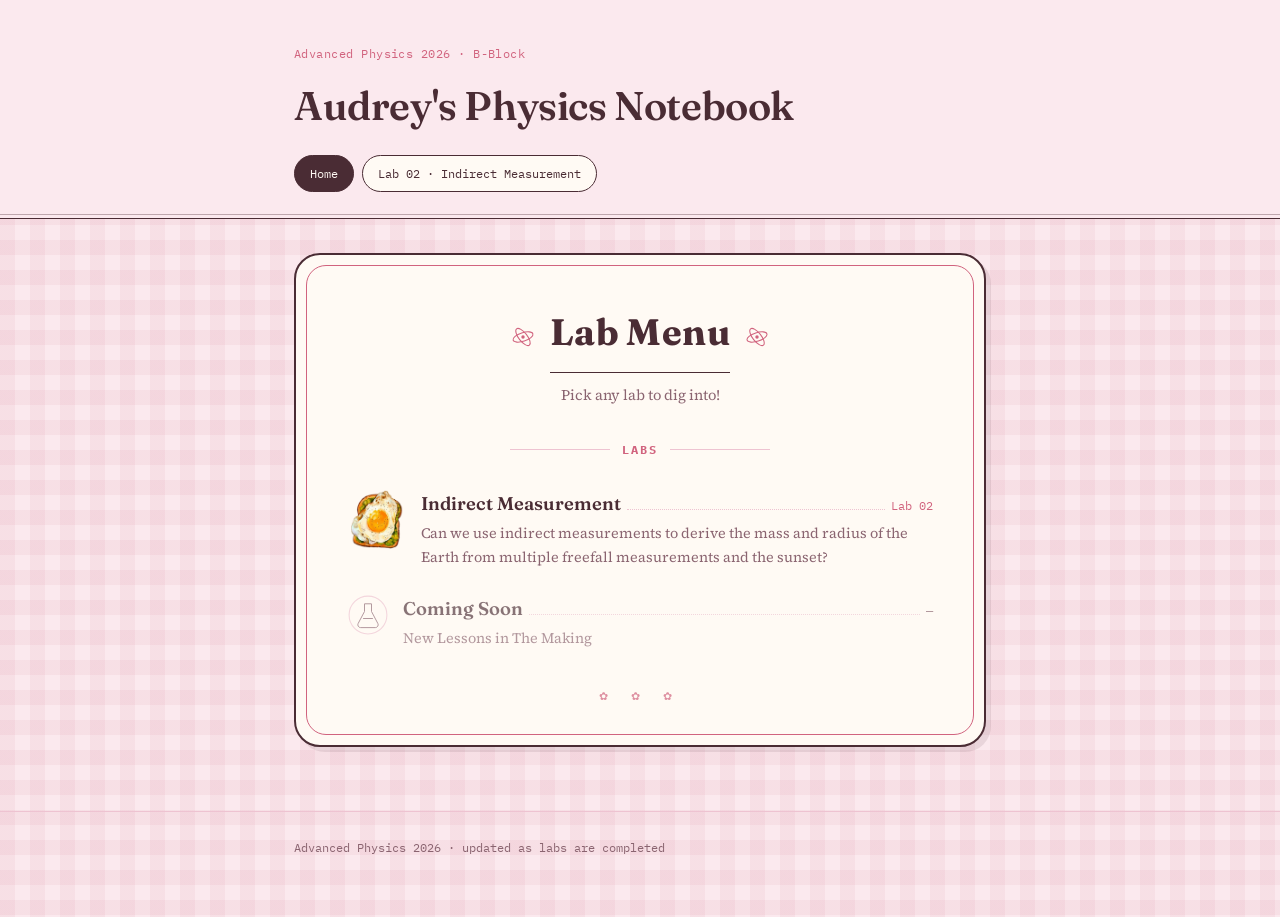
==== commit f024349e: "Update index.html" ====
--- a/index.html
+++ b/index.html
@@ -74,7 +74,7 @@
             <span class="menu-row-leader" aria-hidden="true"></span>
             <span class="menu-row-tag">&mdash;</span>
           </span>
-          <span class="menu-row-desc">Duplicate lab-02-indirect-measurement.html to add the next lab.</span>
+          <span class="menu-row-desc">New Lessons in The Making</span>
         </span>
       </div>
 
@@ -84,7 +84,7 @@
 </main>
 
 <footer>
-  <div class="wrap">Built for Advanced Physics 2026 &middot; updated as labs are completed</div>
+  <div class="wrap">Advanced Physics 2026 &middot; updated as labs are completed</div>
 </footer>
 
 <script src="script.js"></script>
